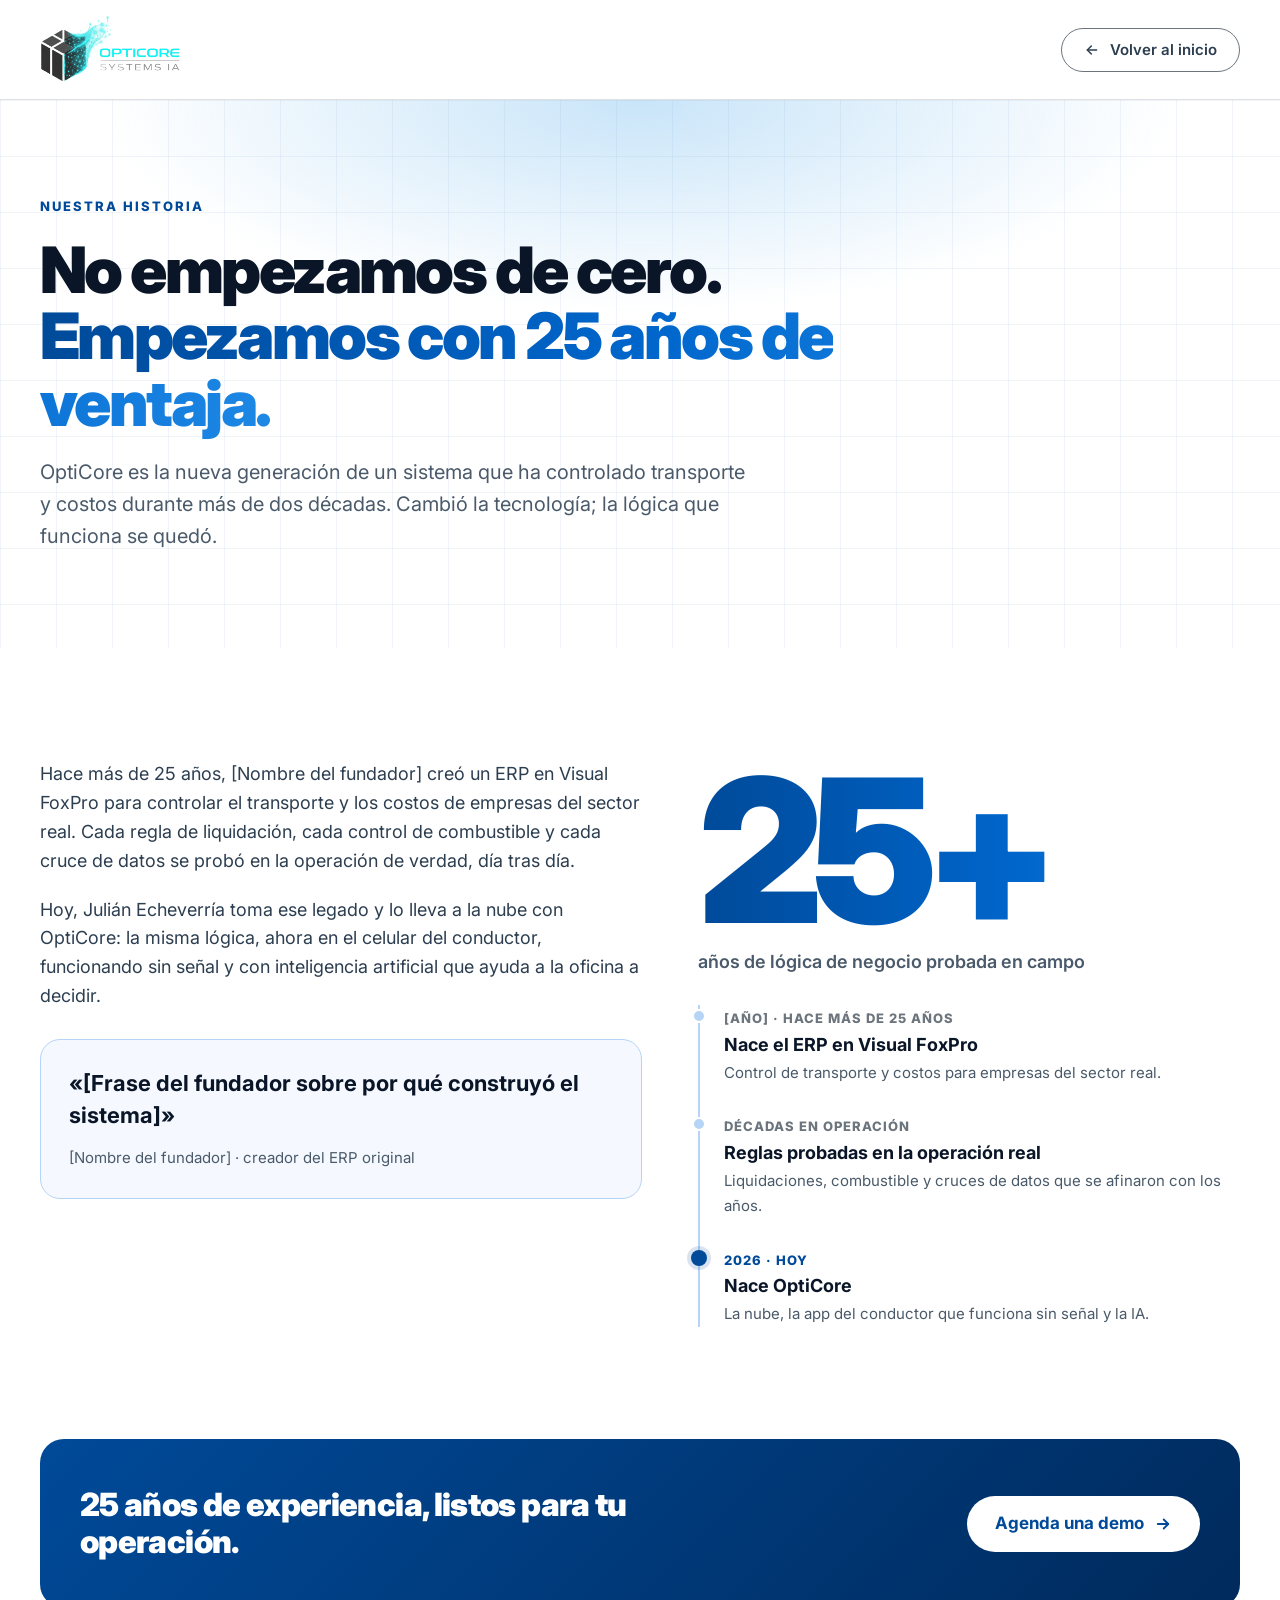
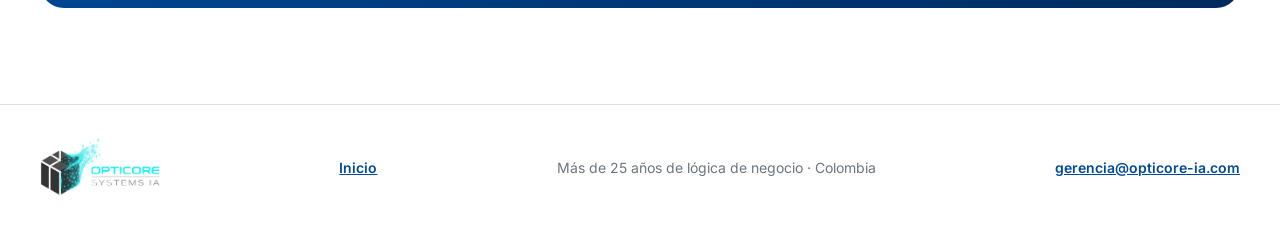
==== historia.html @ 6341f501 "Rediseño de la landing (diseño v3 aprobado) Co-Authored-By: Claude Opus 5.5 (1M context) <noreply@an" ====
<!DOCTYPE html>
<html lang="es-CO">
<head>
  <meta charset="UTF-8">
  <meta name="viewport" content="width=device-width, initial-scale=1.0">
  <meta name="robots" content="index, follow">
  <title>Nuestra historia | OptiCore Systems IA</title>
  <meta name="description" content="OptiCore nace de un ERP en Visual FoxPro que lleva más de 25 años controlando el transporte y los costos de empresas reales. La misma lógica, ahora en la nube y en el celular.">
  <meta name="theme-color" content="#004a99">

  <meta property="og:title"       content="Nuestra historia · OptiCore Systems IA">
  <meta property="og:description" content="No empezamos de cero. Empezamos con 25 años de ventaja.">
  <meta property="og:image"       content="https://apptransporte.onrender.com/og-image.png">
  <meta property="og:type"        content="website">
  <meta property="og:locale"      content="es_CO">

  <link rel="icon" href="logo.png">
  <link rel="preconnect" href="https://fonts.googleapis.com">
  <link rel="preconnect" href="https://fonts.gstatic.com" crossorigin>
  <link href="https://fonts.googleapis.com/css2?family=Inter:wght@400;500;600;700;800;900&display=swap" rel="stylesheet">

  <link rel="stylesheet" href="css/landing.css">
</head>
<body>

<a class="skip-link" href="#contenido">Saltar al contenido</a>

<nav class="nav" aria-label="Principal">
  <div class="wrap nav-inner">
    <a class="nav-logo" href="index.html" aria-label="OptiCore Systems IA, volver al inicio">
      <img src="logo.png" alt="OptiCore Systems IA" width="140" height="52">
    </a>
    <a class="btn btn-contorno btn-sm" href="index.html">
      <svg width="16" height="16" viewBox="0 0 24 24" fill="none" stroke="#2c3e50" stroke-width="2.2" stroke-linecap="round" stroke-linejoin="round" aria-hidden="true"><path d="M19 12H5"/><path d="m11 6-6 6 6 6"/></svg>
      Volver al inicio
    </a>
  </div>
</nav>

<main id="contenido">

<header class="h-hero fondo-grid">
  <div class="wrap">
    <div class="eyebrow">NUESTRA HISTORIA</div>
    <h1>No empezamos de cero. <span class="texto-grad">Empezamos con 25 años de ventaja.</span></h1>
    <p class="sec-lead" style="font-size: 20px; max-width: 720px;">OptiCore es la nueva generación de un sistema que ha controlado transporte y costos durante más de dos décadas. Cambió la tecnología; la lógica que funciona se quedó.</p>
  </div>
</header>

<section class="sec" aria-label="El origen">
  <div class="wrap h-cuerpo">
    <div class="h-relato reveal">
      <p>Hace más de 25 años, [Nombre del fundador] creó un ERP en Visual FoxPro para controlar el transporte y los costos de empresas del sector real. Cada regla de liquidación, cada control de combustible y cada cruce de datos se probó en la operación de verdad, día tras día.</p>
      <p>Hoy, Julián Echeverría toma ese legado y lo lleva a la nube con OptiCore: la misma lógica, ahora en el celular del conductor, funcionando sin señal y con inteligencia artificial que ayuda a la oficina a decidir.</p>
      <figure class="cita">
        <blockquote>«[Frase del fundador sobre por qué construyó el sistema]»</blockquote>
        <figcaption>[Nombre del fundador] · creador del ERP original</figcaption>
      </figure>
    </div>
    <div class="h-linea reveal">
      <div class="mega texto-grad">25+</div>
      <p>años de lógica de negocio probada en campo</p>
      <ol class="tiempo">
        <li><small>[AÑO] · HACE MÁS DE 25 AÑOS</small><b>Nace el ERP en Visual FoxPro</b><span>Control de transporte y costos para empresas del sector real.</span></li>
        <li><small>DÉCADAS EN OPERACIÓN</small><b>Reglas probadas en la operación real</b><span>Liquidaciones, combustible y cruces de datos que se afinaron con los años.</span></li>
        <li class="hoy"><small>2026 · HOY</small><b>Nace OptiCore</b><span>La nube, la app del conductor que funciona sin señal y la IA.</span></li>
      </ol>
    </div>
  </div>
</section>

<section class="h-cta">
  <div class="wrap">
    <div class="h-cta-caja">
      <h2>25 años de experiencia, listos para tu operación.</h2>
      <a class="btn btn-blanco" href="index.html#contacto">Agenda una demo
        <svg width="18" height="18" viewBox="0 0 24 24" fill="none" stroke="#004a99" stroke-width="2.4" stroke-linecap="round" stroke-linejoin="round" aria-hidden="true"><path d="M5 12h14"/><path d="m13 6 6 6-6 6"/></svg>
      </a>
    </div>
  </div>
</section>

</main>

<footer class="pie">
  <div class="wrap">
    <img src="logo.png" alt="OptiCore Systems IA" width="120" height="45" loading="lazy">
    <a href="index.html">Inicio</a>
    <span>Más de 25 años de lógica de negocio · Colombia</span>
    <a href="mailto:gerencia@opticore-ia.com">gerencia@opticore-ia.com</a>
  </div>
</footer>

<script src="js/landing.js" defer></script>
</body>
</html>
---- css/landing.css ----
/* ==========================================================================
   OptiCore · Landing (rediseño 2026-10)
   Paleta del design system de OptiCore (base.css de AppTransporte).
   ========================================================================== */

:root {
  --brand:        #004a99;
  --brand-dark:   #002a5c;
  --brand-mid:    #0066cc;
  --brand-light:  #e7f0ff;
  --brand-line:   #b6d4f5;
  --brand-tint:   #f5f9ff;
  --accent:       #63b3ed;
  --noche:        #0a1628;
  --noche-line:   #1e3a5f;
  --ink:          #0a1628;
  --text:         #2c3e50;
  --text-2:       #4a5a6a;
  --muted:        #6c757d;
  --border:       #e0e0e0;
  --surface-2:    #f8f9fa;
  --bg:           #f4f7f6;
  --ok-bg:        #d4edda;
  --ok-text:      #155724;
  --warn-bg:      #fff3cd;
  --warn-text:    #856404;
  --danger-bg:    #f8d7da;
  --danger-text:  #721c24;
  --font:         'Inter', system-ui, -apple-system, sans-serif;
  --radius:       20px;
  --pill:         999px;
  --max:          1240px;
}

*, *::before, *::after { box-sizing: border-box; }
html { scroll-behavior: smooth; scroll-padding-top: 80px; }
body {
  margin: 0;
  font-family: var(--font);
  font-size: 16px;
  line-height: 1.6;
  color: var(--text);
  background: #ffffff;
  -webkit-font-smoothing: antialiased;
}
[hidden] { display: none !important; }
img { max-width: 100%; height: auto; display: block; }
a { color: var(--brand); }
a:hover { color: var(--brand-dark); }
h1, h2, h3 { margin: 0; color: var(--ink); }
p { margin: 0; }
:focus-visible { outline: 3px solid var(--brand); outline-offset: 3px; }

.sr-only {
  position: absolute; width: 1px; height: 1px; padding: 0; margin: -1px;
  overflow: hidden; clip: rect(0, 0, 0, 0); white-space: nowrap; border: 0;
}
.skip-link {
  position: absolute; left: 1rem; top: -100px; z-index: 100;
  background: var(--brand); color: #fff; padding: 10px 18px; border-radius: 0 0 8px 8px;
  font-weight: 700; text-decoration: none;
}
.skip-link:focus { top: 0; color: #fff; }

.wrap { max-width: var(--max); margin: 0 auto; padding: 0 20px; }
.sec { padding: 112px 0; }
.eyebrow { font-size: 13px; font-weight: 800; letter-spacing: 2px; color: var(--brand); }
.sec-title { font-size: 52px; line-height: 1.08; font-weight: 900; letter-spacing: -0.03em; }
.sec-lead { font-size: 18px; color: var(--text-2); }
.sec-head { display: flex; flex-direction: column; gap: 16px; max-width: 760px; margin-bottom: 48px; }

.texto-grad {
  background: linear-gradient(90deg, #004a99 0%, #0066cc 60%, #1e88e5 100%);
  -webkit-background-clip: text; background-clip: text; color: transparent;
}
.texto-grad-claro {
  background: linear-gradient(90deg, #ffffff 0%, #63b3ed 60%);
  -webkit-background-clip: text; background-clip: text; color: transparent;
}
.fondo-grid {
  background-color: #ffffff;
  background-image:
    radial-gradient(ellipse 60% 55% at 50% 0%, rgba(99, 179, 237, 0.35), transparent 70%),
    linear-gradient(rgba(0, 74, 153, 0.06) 1px, transparent 1px),
    linear-gradient(90deg, rgba(0, 74, 153, 0.06) 1px, transparent 1px);
  background-size: 100% 100%, 56px 56px, 56px 56px;
}
.fondo-noche {
  background-color: var(--noche);
  background-image:
    radial-gradient(ellipse 60% 60% at 50% 0%, rgba(0, 102, 204, 0.45), transparent 70%),
    linear-gradient(rgba(99, 179, 237, 0.07) 1px, transparent 1px),
    linear-gradient(90deg, rgba(99, 179, 237, 0.07) 1px, transparent 1px);
  background-size: 100% 100%, 56px 56px, 56px 56px;
}

/* ── Botones ── */
.btn {
  display: inline-flex; align-items: center; justify-content: center; gap: 10px;
  height: 56px; padding: 0 28px; border-radius: var(--pill);
  font: inherit; font-size: 17px; font-weight: 700; text-decoration: none; cursor: pointer;
  border: 0; transition: transform .15s ease, background-color .15s ease, box-shadow .15s ease;
}
.btn:active { transform: scale(0.98); }
.btn svg { flex-shrink: 0; }
.btn-primario { background: var(--brand); color: #fff; box-shadow: 0 8px 28px rgba(0, 74, 153, 0.35); }
.btn-primario:hover { background: var(--brand-dark); color: #fff; }
.btn-contorno { background: #fff; color: var(--text); border: 1.5px solid var(--muted); font-weight: 600; }
.btn-contorno:hover { border-color: var(--text); color: var(--ink); }
.btn-blanco { background: #fff; color: var(--brand); }
.btn-blanco:hover { background: var(--brand-light); color: var(--brand-dark); }
.btn-sm { height: 44px; padding: 0 22px; font-size: 15px; }
.btn-linea { height: 48px; padding: 0 20px; font-size: 16px; background: transparent; color: var(--brand); border: 1.5px solid var(--brand); white-space: nowrap; }
.btn-linea:hover { background: var(--brand); color: #fff; }
.btn-linea:hover svg { stroke: #fff; }

/* ── Chips de estado ── */
.chip { display: inline-block; padding: 3px 10px; border-radius: var(--pill); font-size: 12px; font-weight: 700; line-height: 1.5; }
.chip-ok   { background: var(--ok-bg);   color: var(--ok-text); }
.chip-warn { background: var(--warn-bg); color: var(--warn-text); }
.chip-rev  { background: var(--warn-bg); color: var(--warn-text); font-size: 11px; font-weight: 800; letter-spacing: .5px; }
.chips { display: flex; gap: 8px; flex-wrap: wrap; }

/* ── Navegación ── */
.nav {
  position: sticky; top: 0; z-index: 50;
  background: rgba(255, 255, 255, 0.9);
  -webkit-backdrop-filter: blur(12px); backdrop-filter: blur(12px);
  border-bottom: 1px solid var(--border);
}
.nav-inner { display: flex; align-items: center; justify-content: space-between; gap: 24px; padding-top: 14px; padding-bottom: 14px; }
.nav-logo img { width: 140px; }
.nav-links { display: flex; align-items: center; gap: 32px; font-size: 15px; font-weight: 600; }
.nav-links a { color: var(--text); text-decoration: none; }
.nav-links a:hover, .nav-links a[aria-current="true"] { color: var(--brand); }
.menu-btn {
  display: none; width: 48px; height: 48px; border: 1.5px solid var(--muted); border-radius: 10px;
  background: #fff; align-items: center; justify-content: center; cursor: pointer;
}
.menu-movil { display: none; border-top: 1px solid var(--border); padding: 8px 20px 20px; flex-direction: column; font-size: 18px; font-weight: 600; }
.menu-movil.abierto { display: flex; }
.menu-movil a { padding: 12px 0; color: var(--text); text-decoration: none; }
.menu-movil .btn { margin-top: 8px; height: 52px; }

/* ── Hero ── */
.hero { overflow: hidden; }
.hero-inner { display: flex; flex-direction: column; align-items: center; text-align: center; gap: 28px; padding-top: 112px; }
.pastilla {
  display: inline-flex; align-items: center; gap: 10px; padding: 6px 12px 6px 6px; border-radius: var(--pill);
  border: 1px solid var(--brand-line); background: #fff; color: var(--text); font-size: 14px; font-weight: 500;
  text-decoration: none; box-shadow: 0 1px 3px rgba(0, 0, 0, 0.06);
}
.pastilla:hover { color: var(--ink); border-color: var(--brand); }
.pastilla b { padding: 2px 10px; border-radius: var(--pill); background: var(--brand); color: #fff; font-weight: 800; font-size: 12px; }
.hero h1 { font-size: 76px; line-height: 1.02; font-weight: 900; letter-spacing: -0.04em; max-width: 1000px; }
.hero-lead { font-size: 20px; color: var(--text-2); max-width: 680px; }
.hero-ctas { display: flex; flex-wrap: wrap; justify-content: center; gap: 12px; }

.producto { position: relative; width: 100%; max-width: 1080px; margin-top: 40px; }
.navegador {
  border-radius: 16px 16px 0 0; border: 1px solid #d5dde5; border-bottom: 0; background: #fff;
  padding: 12px 12px 0; box-shadow: 0 -10px 60px rgba(0, 74, 153, 0.18);
}
.navegador-barra { display: flex; align-items: center; gap: 8px; padding: 4px 6px 12px; font-size: 12px; color: var(--muted); }
.navegador-barra i { width: 10px; height: 10px; border-radius: 50%; background: #d5dde5; }
.navegador-barra span { margin-left: 12px; }
.panel { background: var(--bg); border-radius: 10px 10px 0 0; padding: 24px; display: flex; flex-direction: column; gap: 16px; text-align: left; }
.kpis { display: grid; grid-template-columns: repeat(auto-fit, minmax(160px, 1fr)); gap: 12px; }
.kpi { background: #fff; border: 1px solid var(--border); border-radius: 10px; padding: 14px 16px; }
.kpi small { display: block; font-size: 11px; font-weight: 700; letter-spacing: .08em; color: var(--muted); }
.kpi strong { font-size: 28px; font-weight: 800; color: var(--text); }
.kpi strong.warn { color: var(--warn-text); }
.lista { background: #fff; border: 1px solid var(--border); border-radius: 10px; overflow: hidden; }
.lista div { display: flex; justify-content: space-between; align-items: center; gap: 12px; padding: 12px 16px; border-bottom: 1px solid var(--border); font-weight: 600; }
.lista div:last-child { border-bottom: 0; }
.lista .ok { font-size: 13px; font-weight: 700; color: var(--ok-text); white-space: nowrap; }

.telefono {
  position: absolute; right: -24px; bottom: 0; width: 230px; height: 400px;
  border-radius: 32px; background: #0f172a; border: 6px solid #1e293b;
  box-shadow: 0 30px 60px rgba(10, 22, 40, 0.35); padding: 18px 14px;
  display: flex; flex-direction: column; gap: 10px; text-align: left; color: #fff;
}
.telefono small { font-size: 11px; font-weight: 800; letter-spacing: 1px; color: #94a3b8; }
.telefono strong { font-size: 22px; font-weight: 900; }
.telefono p { font-size: 13px; color: #cbd5e1; }
.telefono .mapa { flex: 1; border-radius: 14px; background: #1e293b; overflow: hidden; }
.telefono .mapa svg { width: 100%; height: 100%; }
.telefono .aviso { padding: 8px 10px; border-radius: 10px; background: #fbbf24; color: #0f172a; font-size: 12px; font-weight: 800; }
.telefono .fin { height: 44px; border-radius: 8px; background: #b91c1c; font-size: 14px; font-weight: 900; display: flex; align-items: center; justify-content: center; }

/* ── Clientes ── */
.clientes { border-top: 1px solid var(--border); border-bottom: 1px solid var(--border); background: var(--surface-2); padding: 40px 0; overflow: hidden; }
.clientes > p { text-align: center; font-size: 14px; font-weight: 600; letter-spacing: .5px; color: var(--muted); margin-bottom: 24px; }
.marquesina-caja { overflow: hidden; -webkit-mask-image: linear-gradient(90deg, transparent, #000 10%, #000 90%, transparent); mask-image: linear-gradient(90deg, transparent, #000 10%, #000 90%, transparent); }
.marquesina { display: flex; gap: 20px; width: max-content; animation: desliza 40s linear infinite; list-style: none; margin: 0; padding: 0; }
.marquesina-caja:hover .marquesina { animation-play-state: paused; }
.logo-cliente {
  width: 180px; height: 72px; border-radius: 10px; border: 1px dashed #adb5bd; background: #fff;
  display: flex; align-items: center; justify-content: center; font-size: 13px; color: var(--muted); padding: 12px;
}
.logo-cliente img { max-height: 48px; width: auto; filter: grayscale(1); opacity: .8; transition: filter .2s, opacity .2s; }
.logo-cliente:hover img { filter: none; opacity: 1; }
@keyframes desliza { from { transform: translateX(0); } to { transform: translateX(-50%); } }

/* ── Legado (franja) ── */
.legado { padding-top: 56px; }
.legado-caja {
  border-radius: var(--radius); border: 1px solid var(--brand-line); background: var(--brand-tint);
  padding: 28px 32px; display: flex; flex-wrap: wrap; align-items: center; gap: 24px 40px;
}
.legado-num { font-size: 72px; font-weight: 900; line-height: 1; letter-spacing: -0.05em; }
.legado-caja p { flex: 1 1 420px; font-size: 18px; line-height: 1.5; }
.legado-caja p strong { color: var(--ink); }

/* ── Módulos (bento) ── */
.bento { display: grid; grid-template-columns: repeat(4, minmax(0, 1fr)); gap: 16px; }
.span-2 { grid-column: span 2; }
.mod {
  border-radius: var(--radius); padding: 28px; background: #fff; border: 1px solid var(--border);
  display: flex; flex-direction: column; gap: 12px; transition: transform .2s ease, box-shadow .2s ease, border-color .2s ease;
}
.mod:hover { transform: translateY(-3px); box-shadow: 0 12px 32px rgba(0, 74, 153, 0.12); border-color: var(--brand-line); }
.mod h3 { font-size: 20px; font-weight: 800; }
.mod p { font-size: 15px; color: var(--text-2); }
.mod .chip { margin-top: auto; align-self: flex-start; }
.mod-estrella {
  background: linear-gradient(150deg, #004a99 0%, #002a5c 100%); border: 0; padding: 32px; min-height: 320px;
  box-shadow: 0 16px 40px rgba(0, 74, 153, 0.25);
}
.mod-estrella h3 { font-size: 30px; font-weight: 900; letter-spacing: -0.02em; color: #fff; }
.mod-estrella p { font-size: 17px; color: #e2e8f0; max-width: 520px; }
.etiquetas { margin-top: auto; display: flex; flex-wrap: wrap; gap: 8px; font-size: 13px; font-weight: 600; color: #fff; }
.etiquetas span { padding: 6px 12px; border-radius: var(--pill); background: rgba(255, 255, 255, 0.15); }
.mod-bot { background: var(--brand-light); border-color: var(--brand-line); }
.mod-bot p { color: var(--text); }
.burbuja { padding: 12px 14px; border-radius: 12px; background: #fff; border: 1px solid var(--brand-line); font-size: 14px; }

/* ── Sin señal ── */
.senal { color: #e2e8f0; }
.senal .wrap { display: flex; flex-direction: column; gap: 48px; align-items: center; text-align: center; }
.senal .sec-head { align-items: center; margin: 0; max-width: 820px; }
.senal .eyebrow { color: var(--accent); }
.senal .sec-title { color: #fff; }
.senal .sec-lead { color: #cbd5e1; }
.tabla-caja { width: 100%; border-radius: var(--radius); border: 1px solid var(--noche-line); background: rgba(11, 20, 36, 0.85); overflow-x: auto; text-align: left; }
.tabla-caja table { width: 100%; border-collapse: collapse; font-size: 16px; min-width: 560px; }
.tabla-caja caption { text-align: left; padding: 20px 24px 8px; font-weight: 700; font-size: 17px; color: #fff; }
.tabla-caja th, .tabla-caja td { padding: 16px 24px; border-bottom: 1px solid var(--noche-line); text-align: left; }
.tabla-caja tr:last-child th, .tabla-caja tr:last-child td { border-bottom: 0; }
.tabla-caja thead th { font-size: 12px; font-weight: 700; letter-spacing: .08em; color: #94a3b8; padding-top: 14px; padding-bottom: 14px; }
.tabla-caja tbody th { font-weight: 600; color: #e2e8f0; }
.tabla-caja td { color: #cbd5e1; }
.tabla-caja td.si { font-weight: 700; color: var(--accent); }

/* ── Diferenciales ── */
.difs { display: grid; grid-template-columns: repeat(3, minmax(0, 1fr)); gap: 40px 48px; }
.dif { display: flex; flex-direction: column; gap: 10px; }
.dif-num { font-size: 44px; font-weight: 900; line-height: 1; }
.dif h3 { font-size: 19px; font-weight: 800; }
.dif p { font-size: 15px; color: var(--text-2); }

/* ── Contacto ── */
.contacto { padding: 0 0 112px; }
.contacto-caja {
  border-radius: 28px; background: linear-gradient(135deg, #004a99 0%, #002a5c 100%);
  padding: 56px 40px; display: flex; flex-wrap: wrap; gap: 48px; box-shadow: 0 24px 80px rgba(0, 74, 153, 0.3);
}
.contacto-texto { flex: 1 1 380px; min-width: 0; display: flex; flex-direction: column; gap: 20px; }
.contacto-texto .sec-title { color: #fff; }
.contacto-texto p { font-size: 18px; color: #e2e8f0; }
.wa {
  display: flex; align-items: center; justify-content: space-between; gap: 12px; padding: 16px 20px;
  border-radius: 14px; background: rgba(5, 11, 22, 0.3); border: 1px solid rgba(255, 255, 255, 0.25);
  color: #fff; text-decoration: none;
}
.wa:hover { background: rgba(5, 11, 22, 0.45); color: #fff; }
.wa b { display: block; }
.wa small { font-size: 14px; color: #e2e8f0; }
.was { display: flex; flex-direction: column; gap: 12px; margin-top: 8px; }

.form-caja { flex: 1 1 480px; min-width: 0; background: #fff; color: var(--text); border-radius: var(--radius); padding: 32px; }
.form-caja h3 { font-size: 22px; font-weight: 800; margin-bottom: 18px; }
.form { display: flex; flex-direction: column; gap: 18px; }
.form-2 { display: grid; grid-template-columns: repeat(2, minmax(0, 1fr)); gap: 18px; }
.campo { display: flex; flex-direction: column; gap: 6px; }
.campo label { font-size: 13px; font-weight: 600; }
.campo input, .campo select, .campo textarea {
  height: 48px; padding: 0 14px; border: 1.5px solid var(--muted); border-radius: 6px;
  font: inherit; font-size: 16px; color: var(--text); background: #fff; width: 100%;
}
.campo select { padding: 0 12px; }
.campo textarea { height: auto; padding: 12px 14px; resize: vertical; }
.campo input::placeholder, .campo textarea::placeholder { color: var(--muted); }
.campo input:focus, .campo select:focus, .campo textarea:focus { outline: none; border-color: var(--brand); box-shadow: 0 0 0 4px rgba(0, 74, 153, 0.12); }
.campo [aria-invalid="true"] { border-color: #dc3545; }
.honey { position: absolute; left: -9999px; }
.form .btn { height: 54px; width: 100%; }
.form-error { display: none; padding: 12px 14px; border-radius: 6px; border: 1.5px solid #dc3545; background: var(--danger-bg); color: var(--danger-text); font-size: 14px; font-weight: 600; }
.form-error.visible { display: block; }
.form-ok { display: none; flex-direction: column; gap: 12px; align-items: flex-start; padding: 24px 0; }
.form-ok.visible { display: flex; }
.form-ok .check { width: 48px; height: 48px; border-radius: 50%; background: var(--ok-bg); display: flex; align-items: center; justify-content: center; }
.form-ok p { color: var(--muted); }

/* ── Pie ── */
.pie { border-top: 1px solid var(--border); }
.pie .wrap { padding-top: 32px; padding-bottom: 32px; display: flex; flex-wrap: wrap; gap: 16px 32px; align-items: center; justify-content: space-between; font-size: 14px; color: var(--muted); }
.pie img { width: 120px; }
.pie a { font-weight: 600; }

/* ── Historia ── */
.h-hero .wrap { padding-top: 96px; padding-bottom: 96px; display: flex; flex-direction: column; gap: 20px; }
.h-hero h1 { font-size: 64px; line-height: 1.04; font-weight: 900; letter-spacing: -0.04em; max-width: 900px; }
.h-cuerpo { display: flex; flex-wrap: wrap; gap: 56px; align-items: flex-start; }
.h-relato { flex: 1 1 440px; min-width: 0; display: flex; flex-direction: column; gap: 20px; font-size: 18px; }
.cita { margin: 8px 0 0; padding: 28px; border-radius: var(--radius); background: var(--brand-tint); border: 1px solid var(--brand-line); }
.cita blockquote { margin: 0; font-size: 22px; line-height: 1.45; font-weight: 700; color: var(--ink); }
.cita figcaption { margin-top: 14px; font-size: 15px; color: var(--text-2); }
.h-linea { flex: 1 1 380px; min-width: 0; }
.mega { font-size: 200px; font-weight: 900; line-height: .9; letter-spacing: -0.06em; }
.h-linea > p { font-size: 18px; font-weight: 600; color: var(--text-2); margin: 8px 0 28px; }
.tiempo { list-style: none; margin: 0; padding: 0; border-left: 2px solid var(--brand-line); }
.tiempo li { position: relative; padding: 0 0 28px 24px; }
.tiempo li:last-child { padding-bottom: 0; }
.tiempo li::before { content: ''; position: absolute; left: -8px; top: 4px; width: 14px; height: 14px; border-radius: 50%; background: var(--brand-line); border: 2px solid #fff; }
.tiempo li.hoy::before { left: -9px; top: 3px; width: 16px; height: 16px; background: var(--brand); border: 0; box-shadow: 0 0 0 4px rgba(0, 74, 153, 0.15); }
.tiempo small { font-size: 13px; font-weight: 800; letter-spacing: 1px; color: var(--muted); }
.tiempo li.hoy small { color: var(--brand); }
.tiempo b { display: block; font-size: 18px; color: var(--ink); }
.tiempo span { font-size: 15px; color: var(--text-2); }
.h-cta { padding-bottom: 96px; }
.h-cta-caja { border-radius: 24px; background: linear-gradient(135deg, #004a99 0%, #002a5c 100%); padding: 48px 40px; display: flex; flex-wrap: wrap; align-items: center; justify-content: space-between; gap: 24px; }
.h-cta-caja h2 { font-size: 32px; line-height: 1.15; font-weight: 900; letter-spacing: -0.02em; color: #fff; max-width: 560px; }

/* ── OptiBot: el widget de siempre con la paleta nueva ── */
#optibot-widget {
  --bg: #ffffff; --bg2: #f4f7f6; --card: #ffffff; --card-b: #e0e0e0;
  --cyan: #004a99; --cyan-hover: #002a5c; --cyan-06: rgba(0, 74, 153, 0.06);
  --cyan-glow: 0 8px 28px rgba(0, 74, 153, 0.35);
  --green: #155724; --red: #b91c1c; --text: #2c3e50; --muted: #6c757d;
  --r-lg: 20px; --fh: var(--font); --fb: var(--font); --ease: cubic-bezier(0.4, 0, 0.2, 1);
}
#optibot-widget .optibot-input-area input::placeholder { color: #6c757d; }

/* ── Animación de entrada ── */
.reveal { opacity: 0; transform: translateY(20px); transition: opacity .6s ease, transform .6s ease; }
.reveal.revealed { opacity: 1; transform: none; }

@media (prefers-reduced-motion: reduce) {
  html { scroll-behavior: auto; }
  .marquesina { animation: none; }
  .reveal { opacity: 1; transform: none; transition: none; }
  .btn, .mod { transition: none; }
}

/* ── Responsive ── */
@media (max-width: 1080px) {
  .bento { grid-template-columns: repeat(2, minmax(0, 1fr)); }
  .difs { grid-template-columns: repeat(2, minmax(0, 1fr)); }
}
@media (max-width: 760px) {
  .nav-links, .nav-cta { display: none; }
  .menu-btn { display: flex; }
  .hero-inner { padding-top: 72px; }
  .hero h1 { font-size: 42px; }
  .hero-lead { font-size: 18px; }
  .sec { padding: 72px 0; }
  .sec-title { font-size: 32px; }
  .bento, .difs, .form-2 { grid-template-columns: minmax(0, 1fr); }
  .span-2 { grid-column: span 1; }
  .telefono { display: none; }
  .producto { margin-top: 16px; }
  .panel { padding: 14px; gap: 10px; }
  .kpis { grid-template-columns: repeat(3, minmax(0, 1fr)); gap: 8px; }
  .kpi { padding: 10px; }
  .kpi small { font-size: 9px; letter-spacing: .04em; }
  .kpi strong { font-size: 14px; overflow-wrap: anywhere; }
  .lista div { padding: 10px 12px; font-size: 13px; }
  .navegador-barra span { font-size: 11px; }
  .legado-num { font-size: 56px; }
  .contacto-caja { padding: 36px 20px; border-radius: 20px; }
  .form-caja { padding: 24px 20px; }
  .h-hero h1 { font-size: 38px; }
  .h-hero .wrap { padding-top: 56px; padding-bottom: 56px; }
  .mega { font-size: 120px; }
  .h-cta-caja { padding: 32px 20px; }
  .h-cta-caja h2 { font-size: 26px; }
}
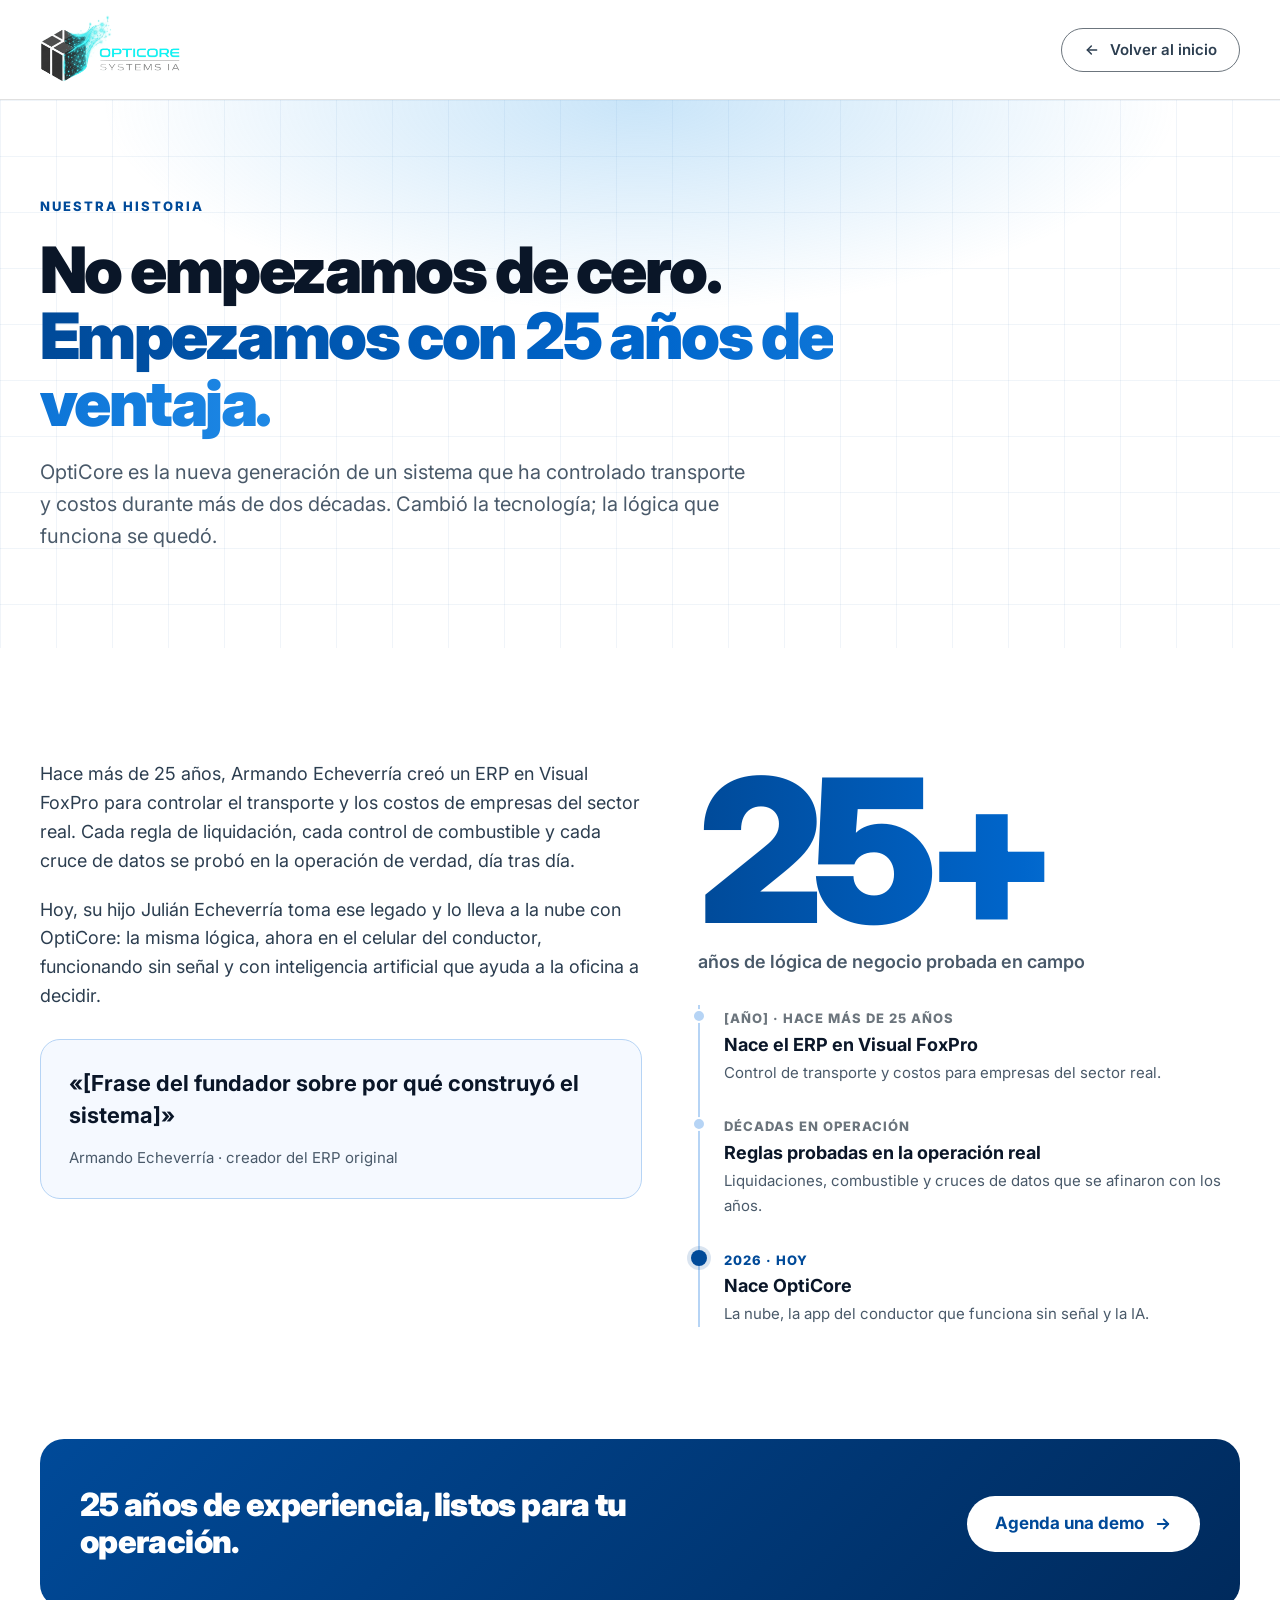
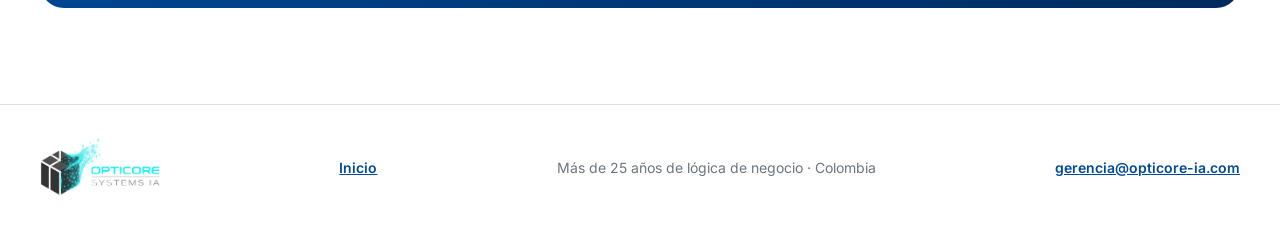
==== commit a0d05989: "Landing: fundador, cifras ilustrativas y opciones del formulario Co-Authored-By: Claude Opus 5.5 (1M" ====
--- a/historia.html
+++ b/historia.html
@@ -50,11 +50,11 @@
 <section class="sec" aria-label="El origen">
   <div class="wrap h-cuerpo">
     <div class="h-relato reveal">
-      <p>Hace más de 25 años, [Nombre del fundador] creó un ERP en Visual FoxPro para controlar el transporte y los costos de empresas del sector real. Cada regla de liquidación, cada control de combustible y cada cruce de datos se probó en la operación de verdad, día tras día.</p>
-      <p>Hoy, Julián Echeverría toma ese legado y lo lleva a la nube con OptiCore: la misma lógica, ahora en el celular del conductor, funcionando sin señal y con inteligencia artificial que ayuda a la oficina a decidir.</p>
+      <p>Hace más de 25 años, Armando Echeverría creó un ERP en Visual FoxPro para controlar el transporte y los costos de empresas del sector real. Cada regla de liquidación, cada control de combustible y cada cruce de datos se probó en la operación de verdad, día tras día.</p>
+      <p>Hoy, su hijo Julián Echeverría toma ese legado y lo lleva a la nube con OptiCore: la misma lógica, ahora en el celular del conductor, funcionando sin señal y con inteligencia artificial que ayuda a la oficina a decidir.</p>
       <figure class="cita">
         <blockquote>«[Frase del fundador sobre por qué construyó el sistema]»</blockquote>
-        <figcaption>[Nombre del fundador] · creador del ERP original</figcaption>
+        <figcaption>Armando Echeverría · creador del ERP original</figcaption>
       </figure>
     </div>
     <div class="h-linea reveal">
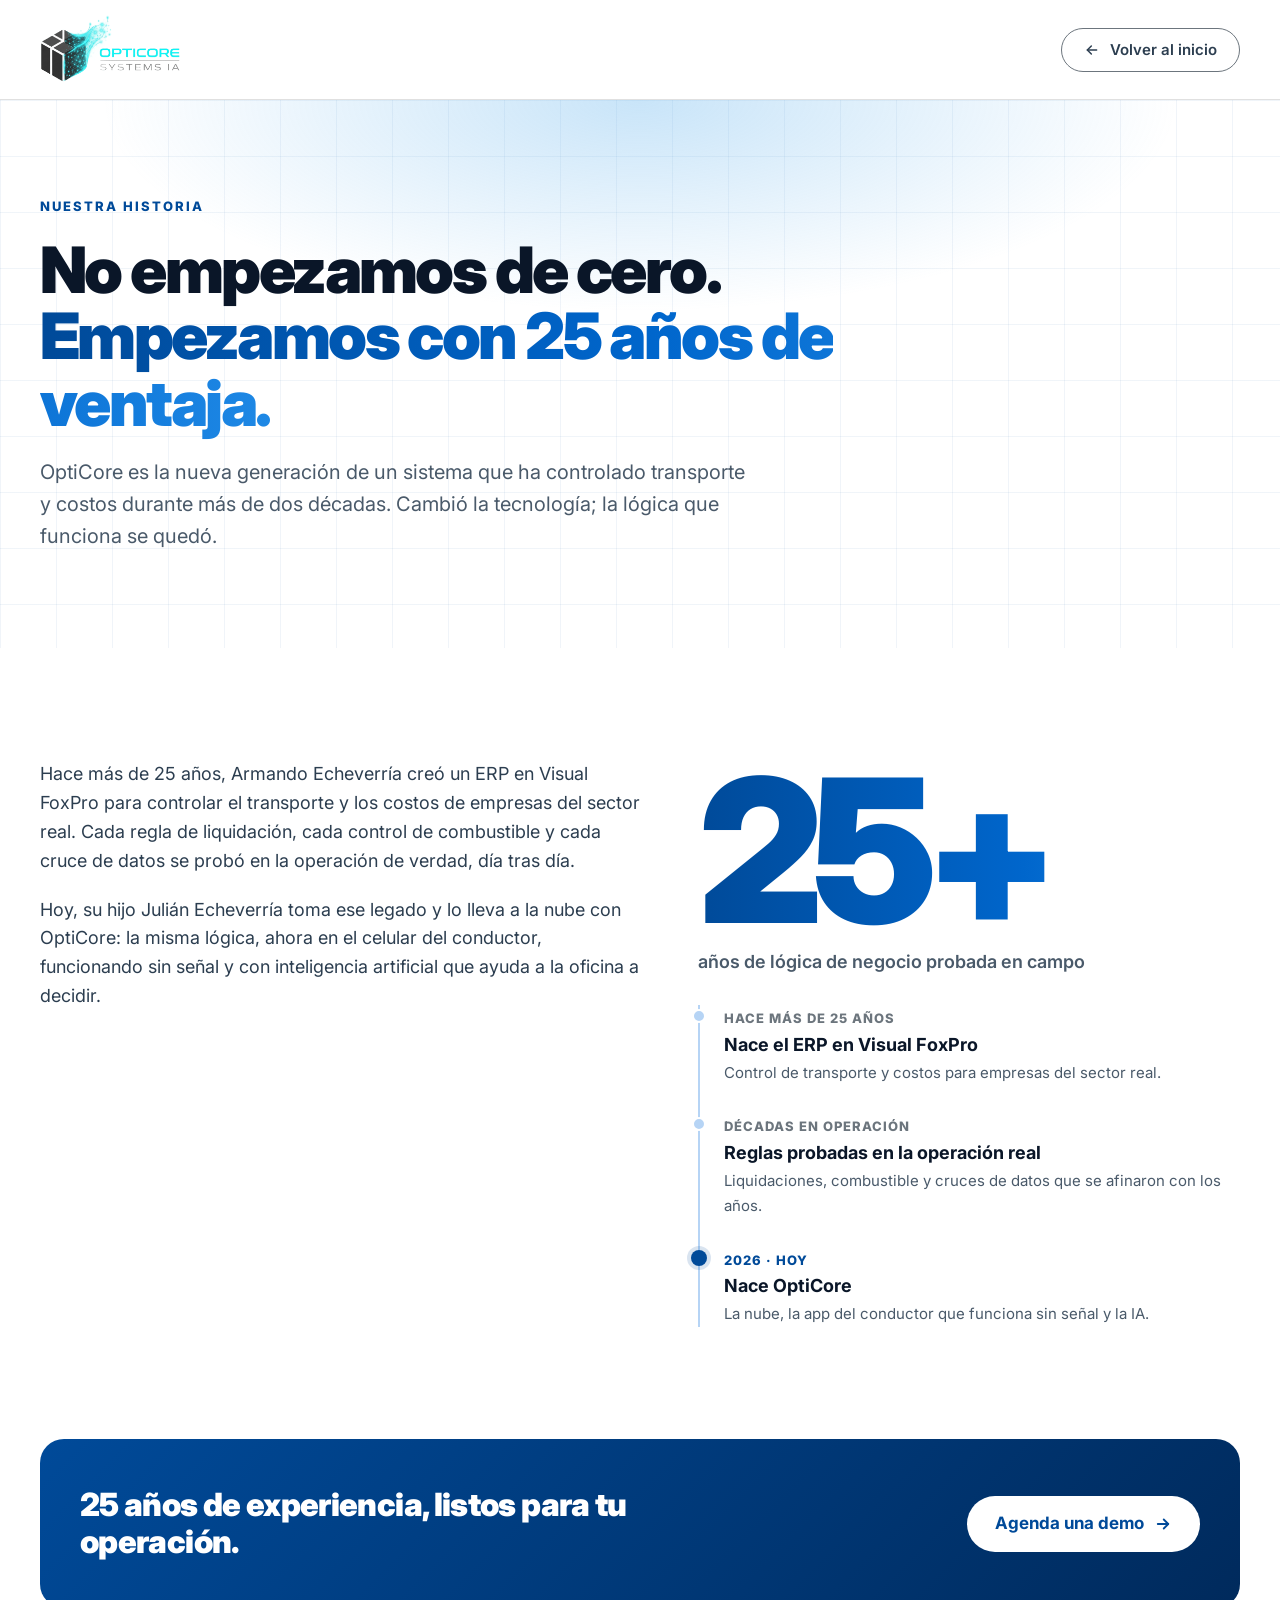
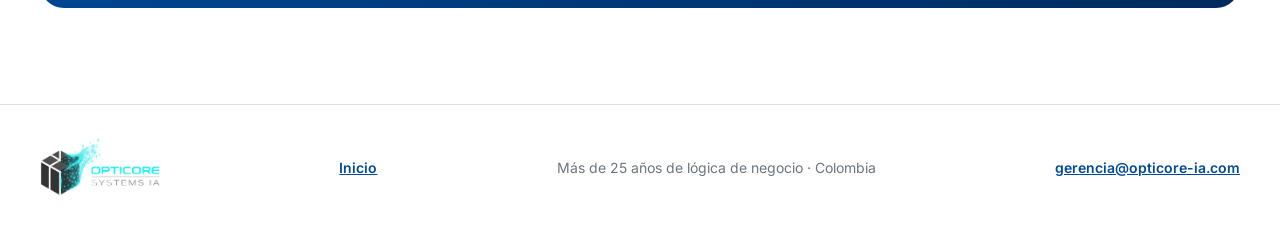
==== commit c54fa98f: "Módulos: asesoría en datos en lugar de Proyectos de obra; historia sin marcadores Co-Authored-By: Cl" ====
--- a/historia.html
+++ b/historia.html
@@ -52,16 +52,12 @@
     <div class="h-relato reveal">
       <p>Hace más de 25 años, Armando Echeverría creó un ERP en Visual FoxPro para controlar el transporte y los costos de empresas del sector real. Cada regla de liquidación, cada control de combustible y cada cruce de datos se probó en la operación de verdad, día tras día.</p>
       <p>Hoy, su hijo Julián Echeverría toma ese legado y lo lleva a la nube con OptiCore: la misma lógica, ahora en el celular del conductor, funcionando sin señal y con inteligencia artificial que ayuda a la oficina a decidir.</p>
-      <figure class="cita">
-        <blockquote>«[Frase del fundador sobre por qué construyó el sistema]»</blockquote>
-        <figcaption>Armando Echeverría · creador del ERP original</figcaption>
-      </figure>
     </div>
     <div class="h-linea reveal">
       <div class="mega texto-grad">25+</div>
       <p>años de lógica de negocio probada en campo</p>
       <ol class="tiempo">
-        <li><small>[AÑO] · HACE MÁS DE 25 AÑOS</small><b>Nace el ERP en Visual FoxPro</b><span>Control de transporte y costos para empresas del sector real.</span></li>
+        <li><small>HACE MÁS DE 25 AÑOS</small><b>Nace el ERP en Visual FoxPro</b><span>Control de transporte y costos para empresas del sector real.</span></li>
         <li><small>DÉCADAS EN OPERACIÓN</small><b>Reglas probadas en la operación real</b><span>Liquidaciones, combustible y cruces de datos que se afinaron con los años.</span></li>
         <li class="hoy"><small>2026 · HOY</small><b>Nace OptiCore</b><span>La nube, la app del conductor que funciona sin señal y la IA.</span></li>
       </ol>
--- a/css/landing.css
+++ b/css/landing.css
@@ -118,6 +118,7 @@
 .chip { display: inline-block; padding: 3px 10px; border-radius: var(--pill); font-size: 12px; font-weight: 700; line-height: 1.5; }
 .chip-ok   { background: var(--ok-bg);   color: var(--ok-text); }
 .chip-warn { background: var(--warn-bg); color: var(--warn-text); }
+.chip-servicio { background: var(--brand-light); color: var(--brand); }
 .chip-rev  { background: var(--warn-bg); color: var(--warn-text); font-size: 11px; font-weight: 800; letter-spacing: .5px; }
 .chips { display: flex; gap: 8px; flex-wrap: wrap; }
 
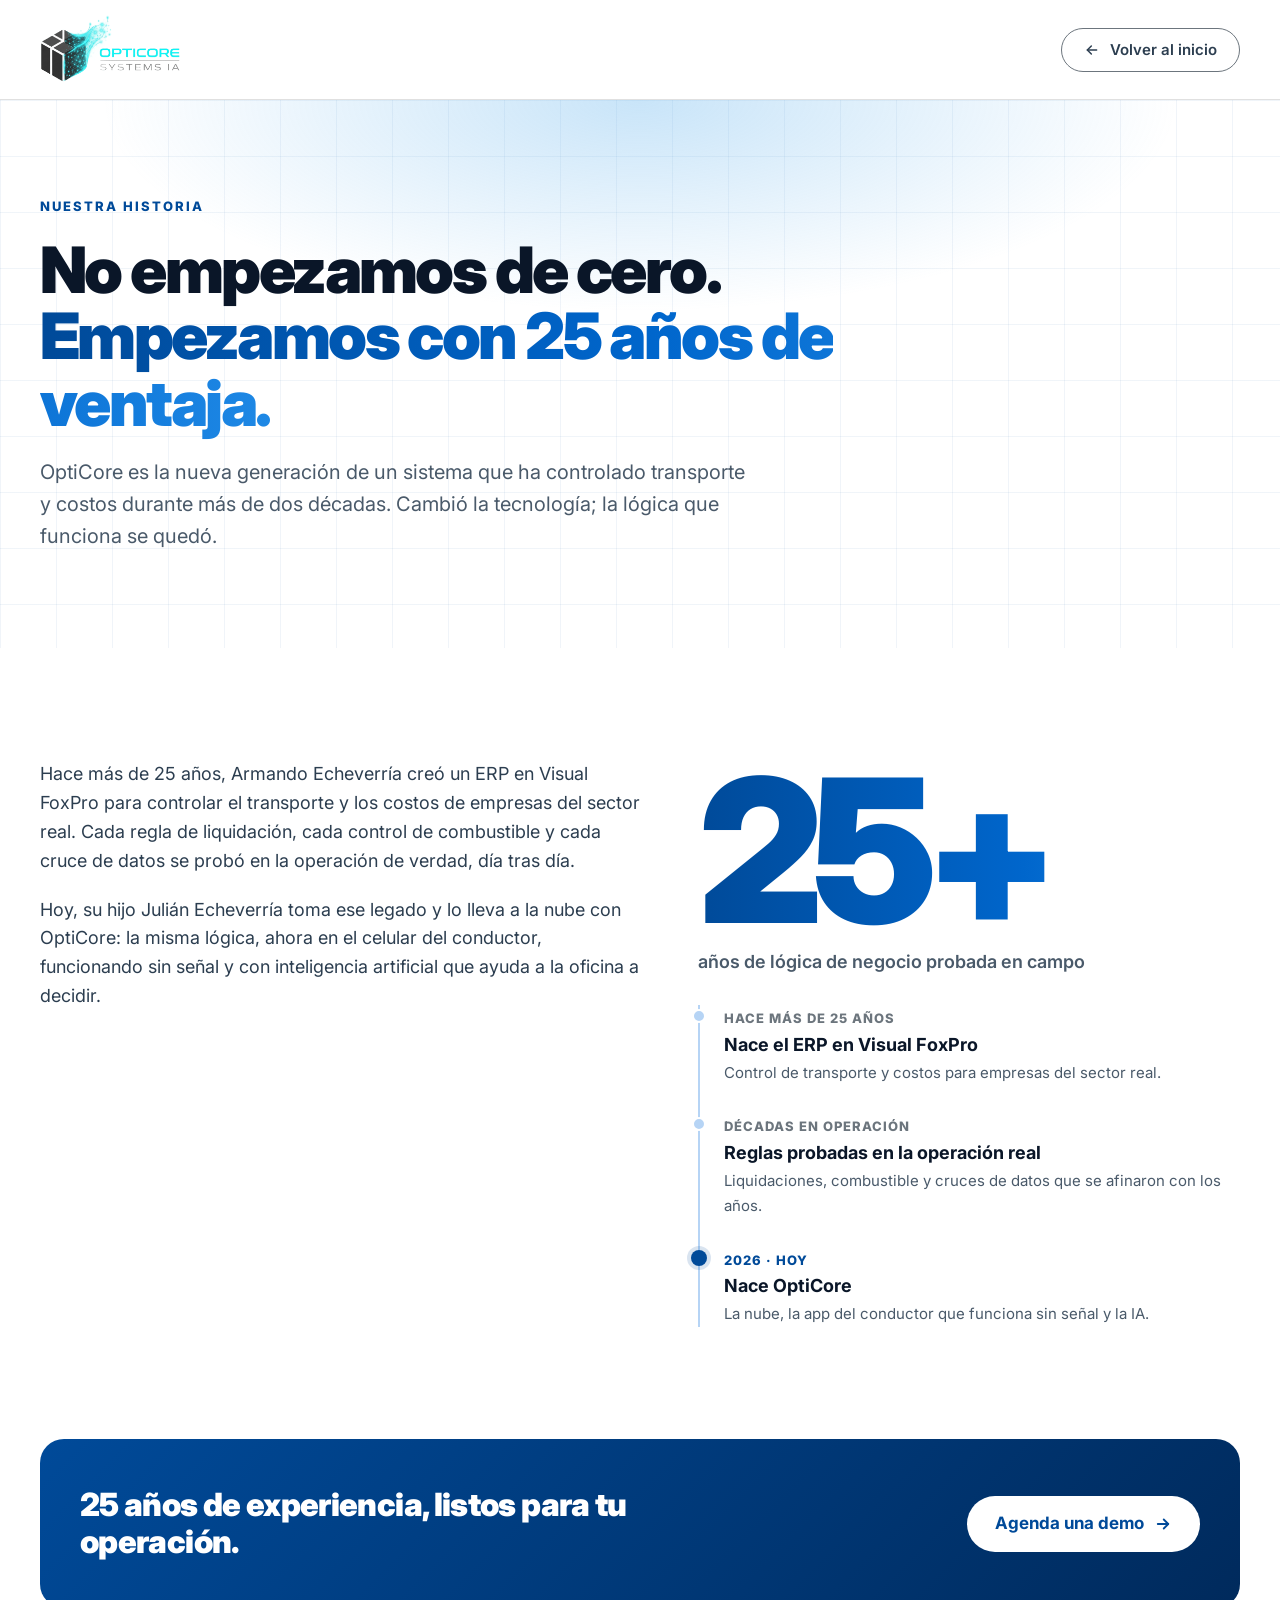
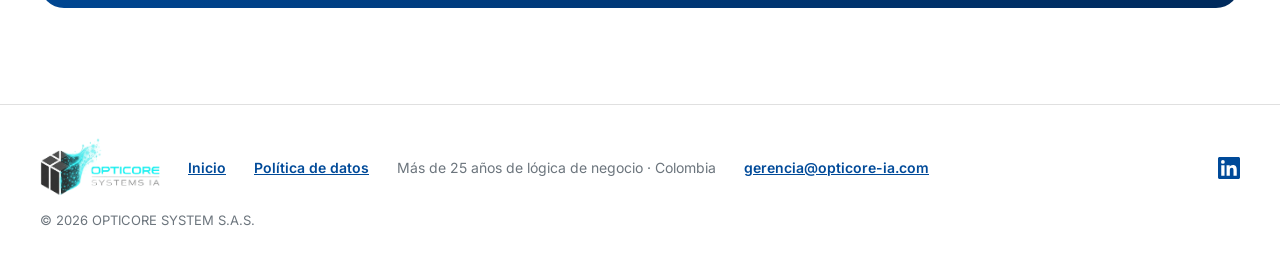
==== commit 85f5ae32: "Ajustes del asesor: imagen para compartir, política de datos (Ley 1581), LinkedIn, marca OptiCore y " ====
--- a/historia.html
+++ b/historia.html
@@ -4,15 +4,21 @@
   <meta charset="UTF-8">
   <meta name="viewport" content="width=device-width, initial-scale=1.0">
   <meta name="robots" content="index, follow">
-  <title>Nuestra historia | OptiCore Systems IA</title>
+  <title>Nuestra historia | OptiCore</title>
   <meta name="description" content="OptiCore nace de un ERP en Visual FoxPro que lleva más de 25 años controlando el transporte y los costos de empresas reales. La misma lógica, ahora en la nube y en el celular.">
   <meta name="theme-color" content="#004a99">
+  <link rel="canonical" href="https://www.opticore-ia.com/historia.html">
+  <meta property="og:url"         content="https://www.opticore-ia.com/historia.html">
 
-  <meta property="og:title"       content="Nuestra historia · OptiCore Systems IA">
+  <meta property="og:title"       content="Nuestra historia · OptiCore">
   <meta property="og:description" content="No empezamos de cero. Empezamos con 25 años de ventaja.">
-  <meta property="og:image"       content="https://apptransporte.onrender.com/og-image.png">
-  <meta property="og:type"        content="website">
+  <meta property="og:image"       content="https://www.opticore-ia.com/og-image.png">
+  <meta property="og:image:width"  content="1200">
+  <meta property="og:image:height" content="630">
+  <meta property="og:image:alt"   content="OptiCore: tu flota bajo control. Con o sin señal.">  <meta property="og:type"        content="website">
   <meta property="og:locale"      content="es_CO">
+  <meta name="twitter:card"       content="summary_large_image">
+  <meta name="twitter:image"      content="https://www.opticore-ia.com/og-image.png">
 
   <link rel="icon" href="logo.png">
   <link rel="preconnect" href="https://fonts.googleapis.com">
@@ -27,8 +33,8 @@
 
 <nav class="nav" aria-label="Principal">
   <div class="wrap nav-inner">
-    <a class="nav-logo" href="index.html" aria-label="OptiCore Systems IA, volver al inicio">
-      <img src="logo.png" alt="OptiCore Systems IA" width="140" height="52">
+    <a class="nav-logo" href="index.html" aria-label="OptiCore, volver al inicio">
+      <img src="logo.png" alt="OptiCore" width="140" height="52">
     </a>
     <a class="btn btn-contorno btn-sm" href="index.html">
       <svg width="16" height="16" viewBox="0 0 24 24" fill="none" stroke="#2c3e50" stroke-width="2.2" stroke-linecap="round" stroke-linejoin="round" aria-hidden="true"><path d="M19 12H5"/><path d="m11 6-6 6 6 6"/></svg>
@@ -80,13 +86,17 @@
 
 <footer class="pie">
   <div class="wrap">
-    <img src="logo.png" alt="OptiCore Systems IA" width="120" height="45" loading="lazy">
+    <img src="logo.png" alt="OptiCore" width="120" height="45" loading="lazy">
     <a href="index.html">Inicio</a>
+    <a href="privacidad.html">Política de datos</a>
     <span>Más de 25 años de lógica de negocio · Colombia</span>
     <a href="mailto:gerencia@opticore-ia.com">gerencia@opticore-ia.com</a>
+    <a class="pie-in" href="https://www.linkedin.com/company/opticoreia/" target="_blank" rel="noopener" aria-label="OptiCore en LinkedIn">
+      <svg width="22" height="22" viewBox="0 0 24 24" fill="#004a99" aria-hidden="true"><path d="M20.45 20.45h-3.55v-5.57c0-1.33-.03-3.04-1.85-3.04-1.86 0-2.14 1.45-2.14 2.94v5.67H9.35V9h3.41v1.56h.05c.48-.9 1.64-1.85 3.37-1.85 3.6 0 4.27 2.37 4.27 5.46v6.28zM5.34 7.43a2.06 2.06 0 1 1 0-4.12 2.06 2.06 0 0 1 0 4.12zM7.12 20.45H3.56V9h3.56v11.45zM22.22 0H1.77C.79 0 0 .77 0 1.73v20.54C0 23.23.79 24 1.77 24h20.45c.98 0 1.78-.77 1.78-1.73V1.73C24 .77 23.2 0 22.22 0z"/></svg>
+    </a>
+    <small class="pie-legal">© 2026 OPTICORE SYSTEM S.A.S.</small>
   </div>
 </footer>
-
 <script src="js/landing.js" defer></script>
 </body>
 </html>
--- a/css/landing.css
+++ b/css/landing.css
@@ -296,6 +296,9 @@
 .campo input:focus, .campo select:focus, .campo textarea:focus { outline: none; border-color: var(--brand); box-shadow: 0 0 0 4px rgba(0, 74, 153, 0.12); }
 .campo [aria-invalid="true"] { border-color: #dc3545; }
 .honey { position: absolute; left: -9999px; }
+.autoriza { display: flex; align-items: flex-start; gap: 10px; font-size: 14px; line-height: 1.5; color: var(--text-2); }
+.autoriza input { width: 20px; height: 20px; margin: 1px 0 0; flex-shrink: 0; accent-color: var(--brand); cursor: pointer; }
+.autoriza input[aria-invalid="true"] { outline: 2px solid #dc3545; outline-offset: 2px; }
 .form .btn { height: 54px; width: 100%; }
 .form-error { display: none; padding: 12px 14px; border-radius: 6px; border: 1.5px solid #dc3545; background: var(--danger-bg); color: var(--danger-text); font-size: 14px; font-weight: 600; }
 .form-error.visible { display: block; }
@@ -309,6 +312,17 @@
 .pie .wrap { padding-top: 32px; padding-bottom: 32px; display: flex; flex-wrap: wrap; gap: 16px 32px; align-items: center; justify-content: space-between; font-size: 14px; color: var(--muted); }
 .pie img { width: 120px; }
 .pie a { font-weight: 600; }
+.pie .wrap { justify-content: flex-start; gap: 12px 28px; }
+.pie-in { display: inline-flex; margin-left: auto; }
+.pie-legal { flex-basis: 100%; font-size: 13px; }
+
+/* ── Política de datos ── */
+.legal > * { max-width: 820px; }
+.legal { display: flex; flex-direction: column; gap: 16px; font-size: 17px; }
+.legal h2 { font-size: 24px; font-weight: 800; margin-top: 24px; }
+.legal ul { margin: 0; padding-left: 22px; display: flex; flex-direction: column; gap: 6px; }
+.legal .ficha { padding: 20px 24px; border-radius: var(--radius); background: var(--brand-tint); border: 1px solid var(--brand-line); }
+.pendiente { background: var(--warn-bg); color: var(--warn-text); padding: 0 6px; border-radius: 4px; font-weight: 700; }
 
 /* ── Historia ── */
 .h-hero .wrap { padding-top: 96px; padding-bottom: 96px; display: flex; flex-direction: column; gap: 20px; }
@@ -388,3 +402,7 @@
   .h-cta-caja { padding: 32px 20px; }
   .h-cta-caja h2 { font-size: 26px; }
 }
+
+/* Aviso de datos en el saludo de OptiBot */
+#optibot-widget .bot-aviso { display: block; margin-top: 8px; font-size: 12px; color: #6c757d; }
+#optibot-widget .bot-aviso a { color: #004a99; }
